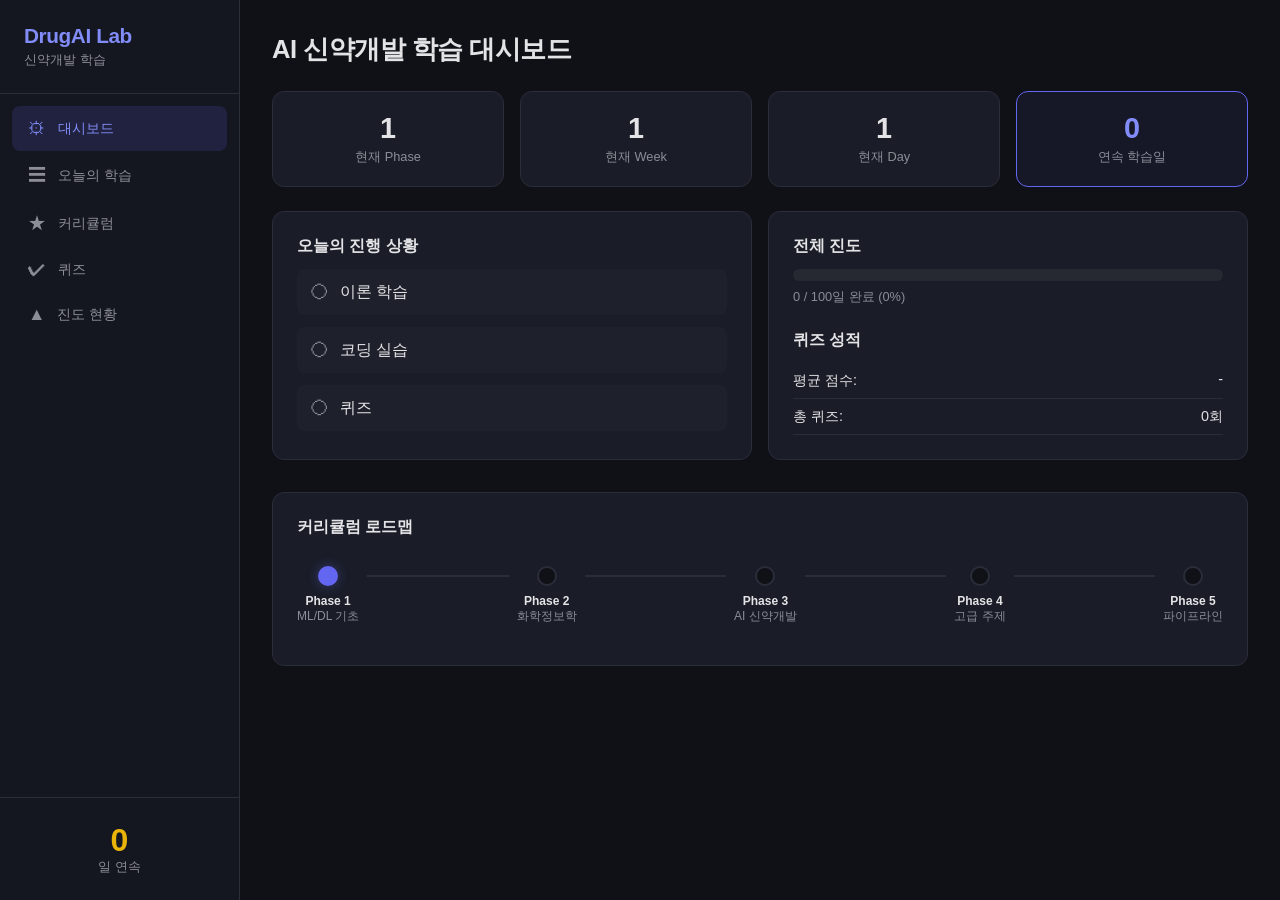
==== index.html @ 44ffb270 "GitHub Pages 호환 정적 사이트 구축 - 모바일에서 학습 가능 - build.py: 커리큘럼 YAML/MD를 정적 JSON으로 빌드 (100일 콘텐츠 + 퀴즈) - app" ====
<!DOCTYPE html>
<html lang="ko">
<head>
    <meta charset="UTF-8">
    <meta name="viewport" content="width=device-width, initial-scale=1.0">
    <title>AI 신약개발 학습 프로그램</title>
    <link rel="stylesheet" href="static/css/style.css">
    <meta name="apple-mobile-web-app-capable" content="yes">
    <meta name="mobile-web-app-capable" content="yes">
    <meta name="theme-color" content="#0f1117">
</head>
<body>
    <!-- Sidebar Navigation -->
    <nav class="sidebar">
        <div class="sidebar-header">
            <h2>DrugAI Lab</h2>
            <p class="subtitle">신약개발 학습</p>
        </div>
        <ul class="nav-menu">
            <li><button class="nav-btn active" data-view="dashboard" onclick="showView('dashboard')">
                <span class="icon">&#9881;</span> 대시보드
            </button></li>
            <li><button class="nav-btn" data-view="today" onclick="showView('today')">
                <span class="icon">&#9776;</span> 오늘의 학습
            </button></li>
            <li><button class="nav-btn" data-view="curriculum" onclick="showView('curriculum')">
                <span class="icon">&#9733;</span> 커리큘럼
            </button></li>
            <li><button class="nav-btn" data-view="quiz" onclick="showView('quiz')">
                <span class="icon">&#10004;</span> 퀴즈
            </button></li>
            <li><button class="nav-btn" data-view="progress" onclick="showView('progress')">
                <span class="icon">&#9650;</span> 진도 현황
            </button></li>
        </ul>
        <div class="streak-box">
            <div class="streak-number" id="sidebar-streak">0</div>
            <div class="streak-label">일 연속</div>
        </div>
    </nav>

    <!-- Main Content -->
    <main class="content">
        <!-- Dashboard View -->
        <section id="view-dashboard" class="view active">
            <h1>AI 신약개발 학습 대시보드</h1>
            <div class="stats-grid">
                <div class="stat-card">
                    <div class="stat-value" id="stat-phase">-</div>
                    <div class="stat-label">현재 Phase</div>
                </div>
                <div class="stat-card">
                    <div class="stat-value" id="stat-week">-</div>
                    <div class="stat-label">현재 Week</div>
                </div>
                <div class="stat-card">
                    <div class="stat-value" id="stat-day">-</div>
                    <div class="stat-label">현재 Day</div>
                </div>
                <div class="stat-card accent">
                    <div class="stat-value" id="stat-streak">0</div>
                    <div class="stat-label">연속 학습일</div>
                </div>
            </div>

            <div class="dashboard-grid">
                <div class="card">
                    <h3>오늘의 진행 상황</h3>
                    <div class="task-list" id="dashboard-tasks">
                        <div class="task-item" id="dash-theory">
                            <span class="task-status">&#9711;</span>
                            <span class="task-name">이론 학습</span>
                        </div>
                        <div class="task-item" id="dash-exercises">
                            <span class="task-status">&#9711;</span>
                            <span class="task-name">코딩 실습</span>
                        </div>
                        <div class="task-item" id="dash-quiz">
                            <span class="task-status">&#9711;</span>
                            <span class="task-name">퀴즈</span>
                        </div>
                    </div>
                </div>
                <div class="card">
                    <h3>전체 진도</h3>
                    <div class="progress-bar-container">
                        <div class="progress-bar" id="dashboard-progress" style="width: 0%"></div>
                    </div>
                    <p class="progress-text" id="dashboard-progress-text">0 / 100일 완료</p>

                    <h3 style="margin-top:1.5rem;">퀴즈 성적</h3>
                    <div class="stat-inline">
                        <span>평균 점수:</span>
                        <span id="stat-quiz-avg">-</span>
                    </div>
                    <div class="stat-inline">
                        <span>총 퀴즈:</span>
                        <span id="stat-quiz-total">0회</span>
                    </div>
                </div>
            </div>

            <div class="card">
                <h3>커리큘럼 로드맵</h3>
                <div class="roadmap">
                    <div class="roadmap-phase" id="roadmap-1">
                        <div class="roadmap-dot"></div>
                        <div class="roadmap-info">
                            <strong>Phase 1</strong>
                            <span>ML/DL 기초</span>
                        </div>
                    </div>
                    <div class="roadmap-line"></div>
                    <div class="roadmap-phase" id="roadmap-2">
                        <div class="roadmap-dot"></div>
                        <div class="roadmap-info">
                            <strong>Phase 2</strong>
                            <span>화학정보학</span>
                        </div>
                    </div>
                    <div class="roadmap-line"></div>
                    <div class="roadmap-phase" id="roadmap-3">
                        <div class="roadmap-dot"></div>
                        <div class="roadmap-info">
                            <strong>Phase 3</strong>
                            <span>AI 신약개발</span>
                        </div>
                    </div>
                    <div class="roadmap-line"></div>
                    <div class="roadmap-phase" id="roadmap-4">
                        <div class="roadmap-dot"></div>
                        <div class="roadmap-info">
                            <strong>Phase 4</strong>
                            <span>고급 주제</span>
                        </div>
                    </div>
                    <div class="roadmap-line"></div>
                    <div class="roadmap-phase" id="roadmap-5">
                        <div class="roadmap-dot"></div>
                        <div class="roadmap-info">
                            <strong>Phase 5</strong>
                            <span>파이프라인</span>
                        </div>
                    </div>
                </div>
            </div>
        </section>

        <!-- Today's Learning View -->
        <section id="view-today" class="view">
            <div class="view-header">
                <h1 id="today-title">오늘의 학습</h1>
                <div class="view-actions">
                    <button class="btn btn-outline" onclick="loadToday()">새로고침</button>
                </div>
            </div>
            <div class="today-meta" id="today-meta"></div>

            <div class="today-tasks">
                <div class="task-card" id="task-theory">
                    <div class="task-header">
                        <h3>이론 학습</h3>
                        <button class="btn btn-sm btn-complete" onclick="completeTask('theory')" id="btn-theory">완료</button>
                    </div>
                    <div class="task-body" id="theory-content">
                        <p>로딩 중...</p>
                    </div>
                </div>

                <div class="task-card" id="task-exercises">
                    <div class="task-header">
                        <h3>코딩 실습</h3>
                        <button class="btn btn-sm btn-complete" onclick="completeTask('exercises')" id="btn-exercises">완료</button>
                    </div>
                    <div class="task-body" id="exercises-content">
                        <p>로딩 중...</p>
                    </div>
                </div>

                <div class="task-card" id="task-quiz">
                    <div class="task-header">
                        <h3>퀴즈</h3>
                        <button class="btn btn-sm" onclick="showView('quiz')">퀴즈 풀기</button>
                    </div>
                    <div class="task-body">
                        <p>오늘의 학습 내용을 퀴즈로 확인하세요.</p>
                    </div>
                </div>
            </div>

            <div class="day-nav">
                <button class="btn btn-primary btn-lg" onclick="advanceDay()" id="btn-advance" disabled>
                    다음 학습으로 넘어가기 &rarr;
                </button>
            </div>
        </section>

        <!-- Curriculum View -->
        <section id="view-curriculum" class="view">
            <h1>커리큘럼</h1>
            <div id="curriculum-tree" class="curriculum-tree"></div>
        </section>

        <!-- Quiz View -->
        <section id="view-quiz" class="view">
            <div class="view-header">
                <h1>퀴즈</h1>
                <div class="quiz-info" id="quiz-info"></div>
            </div>
            <div id="quiz-container" class="quiz-container">
                <p>퀴즈를 불러오는 중...</p>
            </div>
            <div id="quiz-results" class="quiz-results" style="display:none;"></div>
        </section>

        <!-- Progress View -->
        <section id="view-progress" class="view">
            <h1>진도 현황</h1>
            <div class="stats-grid">
                <div class="stat-card">
                    <div class="stat-value" id="prog-completed">0</div>
                    <div class="stat-label">완료 일수</div>
                </div>
                <div class="stat-card">
                    <div class="stat-value" id="prog-total">100</div>
                    <div class="stat-label">전체 일수</div>
                </div>
                <div class="stat-card accent">
                    <div class="stat-value" id="prog-percent">0%</div>
                    <div class="stat-label">진행률</div>
                </div>
                <div class="stat-card">
                    <div class="stat-value" id="prog-streak">0</div>
                    <div class="stat-label">최장 연속</div>
                </div>
            </div>
            <div class="card">
                <h3>Phase별 진행 상황</h3>
                <div id="phase-progress-bars"></div>
            </div>
            <div class="card">
                <h3>퀴즈 이력</h3>
                <div id="quiz-history-list"></div>
            </div>
        </section>
    </main>

    <script src="static/js/app.js"></script>
</body>
</html>
---- static/css/style.css ----
/* === Reset & Base === */
* { margin: 0; padding: 0; box-sizing: border-box; }

:root {
    --bg: #0f1117;
    --bg-card: #1a1d27;
    --bg-sidebar: #141620;
    --text: #e4e4e7;
    --text-muted: #8b8d97;
    --accent: #6366f1;
    --accent-light: #818cf8;
    --green: #22c55e;
    --green-bg: rgba(34, 197, 94, 0.1);
    --yellow: #eab308;
    --yellow-bg: rgba(234, 179, 8, 0.1);
    --red: #ef4444;
    --border: #2a2d3a;
    --radius: 12px;
}

body {
    font-family: -apple-system, BlinkMacSystemFont, 'Segoe UI', Roboto, sans-serif;
    background: var(--bg);
    color: var(--text);
    display: flex;
    min-height: 100vh;
}

/* === Sidebar === */
.sidebar {
    width: 240px;
    background: var(--bg-sidebar);
    border-right: 1px solid var(--border);
    display: flex;
    flex-direction: column;
    position: fixed;
    height: 100vh;
    z-index: 10;
}

.sidebar-header {
    padding: 1.5rem;
    border-bottom: 1px solid var(--border);
}

.sidebar-header h2 {
    color: var(--accent-light);
    font-size: 1.3rem;
    letter-spacing: -0.02em;
}

.subtitle {
    color: var(--text-muted);
    font-size: 0.8rem;
    margin-top: 0.25rem;
}

.nav-menu {
    list-style: none;
    padding: 0.75rem;
    flex: 1;
}

.nav-btn {
    width: 100%;
    padding: 0.75rem 1rem;
    background: none;
    border: none;
    color: var(--text-muted);
    font-size: 0.9rem;
    text-align: left;
    border-radius: 8px;
    cursor: pointer;
    transition: all 0.2s;
    display: flex;
    align-items: center;
    gap: 0.75rem;
}

.nav-btn:hover { background: rgba(99, 102, 241, 0.1); color: var(--text); }
.nav-btn.active { background: rgba(99, 102, 241, 0.15); color: var(--accent-light); }

.icon { font-size: 1.1rem; }

.streak-box {
    padding: 1.5rem;
    border-top: 1px solid var(--border);
    text-align: center;
}

.streak-number {
    font-size: 2rem;
    font-weight: 700;
    color: var(--yellow);
}

.streak-label {
    color: var(--text-muted);
    font-size: 0.8rem;
}

/* === Main Content === */
.content {
    margin-left: 240px;
    flex: 1;
    padding: 2rem;
    max-width: 1100px;
}

.view { display: none; }
.view.active { display: block; }

h1 { font-size: 1.6rem; margin-bottom: 1.5rem; letter-spacing: -0.02em; }
h3 { font-size: 1rem; margin-bottom: 0.75rem; color: var(--text); }

/* === Cards === */
.card {
    background: var(--bg-card);
    border: 1px solid var(--border);
    border-radius: var(--radius);
    padding: 1.5rem;
    margin-bottom: 1rem;
}

/* === Stats Grid === */
.stats-grid {
    display: grid;
    grid-template-columns: repeat(4, 1fr);
    gap: 1rem;
    margin-bottom: 1.5rem;
}

.stat-card {
    background: var(--bg-card);
    border: 1px solid var(--border);
    border-radius: var(--radius);
    padding: 1.25rem;
    text-align: center;
}

.stat-card.accent {
    border-color: var(--accent);
    background: rgba(99, 102, 241, 0.08);
}

.stat-value {
    font-size: 1.8rem;
    font-weight: 700;
    color: var(--text);
}

.stat-card.accent .stat-value { color: var(--accent-light); }

.stat-label {
    font-size: 0.8rem;
    color: var(--text-muted);
    margin-top: 0.25rem;
}

.stat-inline {
    display: flex;
    justify-content: space-between;
    padding: 0.5rem 0;
    border-bottom: 1px solid var(--border);
    font-size: 0.9rem;
}

/* === Dashboard Grid === */
.dashboard-grid {
    display: grid;
    grid-template-columns: 1fr 1fr;
    gap: 1rem;
    margin-bottom: 1rem;
}

/* === Task List === */
.task-list { display: flex; flex-direction: column; gap: 0.75rem; }

.task-item {
    display: flex;
    align-items: center;
    gap: 0.75rem;
    padding: 0.75rem;
    border-radius: 8px;
    background: rgba(255,255,255,0.02);
}

.task-status { font-size: 1.2rem; color: var(--text-muted); }
.task-item.completed .task-status { color: var(--green); }
.task-item.completed .task-name { text-decoration: line-through; color: var(--text-muted); }

/* === Progress Bar === */
.progress-bar-container {
    background: rgba(255,255,255,0.05);
    border-radius: 999px;
    height: 12px;
    overflow: hidden;
    margin-bottom: 0.5rem;
}

.progress-bar {
    height: 100%;
    background: linear-gradient(90deg, var(--accent), var(--accent-light));
    border-radius: 999px;
    transition: width 0.5s ease;
}

.progress-text {
    font-size: 0.8rem;
    color: var(--text-muted);
}

/* === Roadmap === */
.roadmap {
    display: flex;
    align-items: center;
    gap: 0;
    padding: 1rem 0;
}

.roadmap-phase {
    display: flex;
    flex-direction: column;
    align-items: center;
    gap: 0.5rem;
    flex: 0 0 auto;
}

.roadmap-dot {
    width: 20px;
    height: 20px;
    border-radius: 50%;
    border: 2px solid var(--border);
    background: var(--bg);
}

.roadmap-phase.active .roadmap-dot {
    border-color: var(--accent);
    background: var(--accent);
    box-shadow: 0 0 12px rgba(99, 102, 241, 0.4);
}

.roadmap-phase.completed .roadmap-dot {
    border-color: var(--green);
    background: var(--green);
}

.roadmap-info {
    text-align: center;
    font-size: 0.75rem;
}

.roadmap-info strong { display: block; color: var(--text); }
.roadmap-info span { color: var(--text-muted); }

.roadmap-line {
    flex: 1;
    height: 2px;
    background: var(--border);
    margin: 0 0.5rem;
    margin-bottom: 2.5rem;
}

/* === Today View === */
.view-header {
    display: flex;
    justify-content: space-between;
    align-items: center;
    margin-bottom: 1.5rem;
}

.view-header h1 { margin-bottom: 0; }

.today-meta {
    display: flex;
    gap: 0.75rem;
    margin-bottom: 1.5rem;
}

.meta-tag {
    padding: 0.35rem 0.75rem;
    border-radius: 999px;
    font-size: 0.8rem;
    background: rgba(99, 102, 241, 0.1);
    color: var(--accent-light);
    border: 1px solid rgba(99, 102, 241, 0.2);
}

.today-tasks {
    display: flex;
    flex-direction: column;
    gap: 1rem;
}

.task-card {
    background: var(--bg-card);
    border: 1px solid var(--border);
    border-radius: var(--radius);
    overflow: hidden;
}

.task-card.completed { border-color: var(--green); opacity: 0.7; }

.task-header {
    display: flex;
    justify-content: space-between;
    align-items: center;
    padding: 1rem 1.5rem;
    border-bottom: 1px solid var(--border);
    background: rgba(255,255,255,0.02);
}

.task-header h3 { margin-bottom: 0; }

.task-body {
    padding: 1.5rem;
    font-size: 0.9rem;
    line-height: 1.7;
    color: var(--text-muted);
}

.task-body h1, .task-body h2, .task-body h3 { color: var(--text); margin: 1rem 0 0.5rem; }
.task-body h1 { font-size: 1.3rem; }
.task-body h2 { font-size: 1.1rem; }
.task-body h3 { font-size: 1rem; }
.task-body p { margin-bottom: 0.75rem; }
.task-body code { background: rgba(99, 102, 241, 0.15); padding: 0.15rem 0.4rem; border-radius: 4px; font-size: 0.85rem; }
.task-body pre { background: #0d0f16; border: 1px solid var(--border); border-radius: 8px; padding: 1rem; overflow-x: auto; margin: 0.75rem 0; }
.task-body pre code { background: none; padding: 0; }
.task-body ul, .task-body ol { margin-left: 1.5rem; margin-bottom: 0.75rem; }
.task-body li { margin-bottom: 0.25rem; }
.task-body table { width: 100%; border-collapse: collapse; margin: 0.75rem 0; }
.task-body th, .task-body td { padding: 0.5rem; border: 1px solid var(--border); text-align: left; font-size: 0.85rem; }
.task-body th { background: rgba(255,255,255,0.03); }

.day-nav {
    margin-top: 1.5rem;
    text-align: center;
}

/* === Buttons === */
.btn {
    padding: 0.5rem 1rem;
    border: none;
    border-radius: 8px;
    font-size: 0.85rem;
    cursor: pointer;
    transition: all 0.2s;
    font-weight: 500;
}

.btn-primary {
    background: var(--accent);
    color: white;
}

.btn-primary:hover { background: var(--accent-light); }
.btn-primary:disabled { opacity: 0.4; cursor: not-allowed; }

.btn-outline {
    background: none;
    border: 1px solid var(--border);
    color: var(--text);
}

.btn-outline:hover { border-color: var(--accent); color: var(--accent-light); }

.btn-sm { padding: 0.35rem 0.75rem; font-size: 0.8rem; }

.btn-complete {
    background: var(--green);
    color: white;
}

.btn-complete:hover { background: #16a34a; }
.btn-complete:disabled { background: var(--text-muted); cursor: not-allowed; }

.btn-lg {
    padding: 0.75rem 2rem;
    font-size: 1rem;
}

/* === Curriculum Tree === */
.curriculum-tree { display: flex; flex-direction: column; gap: 0.75rem; }

.phase-block {
    background: var(--bg-card);
    border: 1px solid var(--border);
    border-radius: var(--radius);
    overflow: hidden;
}

.phase-header {
    padding: 1rem 1.5rem;
    cursor: pointer;
    display: flex;
    justify-content: space-between;
    align-items: center;
    background: rgba(255,255,255,0.02);
    transition: background 0.2s;
}

.phase-header:hover { background: rgba(99, 102, 241, 0.05); }
.phase-header.active-phase { border-left: 3px solid var(--accent); }

.phase-title { font-weight: 600; }
.phase-desc { font-size: 0.8rem; color: var(--text-muted); }
.phase-toggle { color: var(--text-muted); transition: transform 0.2s; }
.phase-toggle.open { transform: rotate(90deg); }

.phase-content {
    display: none;
    padding: 0 1.5rem 1rem;
}

.phase-content.open { display: block; }

.week-block { margin-top: 0.75rem; }

.week-title {
    font-size: 0.9rem;
    font-weight: 600;
    color: var(--accent-light);
    margin-bottom: 0.5rem;
    padding: 0.5rem 0;
    border-bottom: 1px solid var(--border);
}

.day-list { display: flex; flex-direction: column; gap: 0.25rem; }

.day-item {
    padding: 0.5rem 0.75rem;
    border-radius: 6px;
    font-size: 0.85rem;
    color: var(--text-muted);
    cursor: pointer;
    transition: background 0.2s;
    display: flex;
    justify-content: space-between;
}

.day-item:hover { background: rgba(99, 102, 241, 0.08); color: var(--text); }
.day-item.current { background: rgba(99, 102, 241, 0.12); color: var(--accent-light); font-weight: 500; }

/* === Quiz === */
.quiz-container { display: flex; flex-direction: column; gap: 1rem; }

.quiz-question {
    background: var(--bg-card);
    border: 1px solid var(--border);
    border-radius: var(--radius);
    padding: 1.5rem;
}

.question-number {
    font-size: 0.75rem;
    color: var(--accent-light);
    text-transform: uppercase;
    letter-spacing: 0.05em;
    margin-bottom: 0.5rem;
}

.question-text {
    font-size: 1rem;
    margin-bottom: 1rem;
    line-height: 1.6;
}

.options { display: flex; flex-direction: column; gap: 0.5rem; }

.option-btn {
    width: 100%;
    text-align: left;
    padding: 0.75rem 1rem;
    background: rgba(255,255,255,0.03);
    border: 1px solid var(--border);
    border-radius: 8px;
    color: var(--text);
    cursor: pointer;
    transition: all 0.2s;
    font-size: 0.9rem;
}

.option-btn:hover { border-color: var(--accent); background: rgba(99, 102, 241, 0.08); }
.option-btn.selected { border-color: var(--accent); background: rgba(99, 102, 241, 0.15); }
.option-btn.correct { border-color: var(--green); background: var(--green-bg); }
.option-btn.wrong { border-color: var(--red); background: rgba(239, 68, 68, 0.1); }

.quiz-submit {
    text-align: center;
    margin-top: 1rem;
}

.quiz-results {
    background: var(--bg-card);
    border: 1px solid var(--border);
    border-radius: var(--radius);
    padding: 2rem;
    text-align: center;
}

.result-score {
    font-size: 3rem;
    font-weight: 700;
    color: var(--accent-light);
}

.result-label {
    color: var(--text-muted);
    margin-bottom: 1.5rem;
}

.explanation {
    margin-top: 0.75rem;
    padding: 0.75rem;
    background: rgba(99, 102, 241, 0.08);
    border-radius: 8px;
    font-size: 0.85rem;
    color: var(--text-muted);
    text-align: left;
}

/* === Progress View === */
.phase-progress {
    margin-bottom: 1rem;
}

.phase-progress-header {
    display: flex;
    justify-content: space-between;
    margin-bottom: 0.5rem;
    font-size: 0.9rem;
}

.quiz-history-item {
    display: flex;
    justify-content: space-between;
    padding: 0.75rem 0;
    border-bottom: 1px solid var(--border);
    font-size: 0.9rem;
}

/* === Toast === */
.toast {
    position: fixed;
    bottom: 2rem;
    right: 2rem;
    padding: 1rem 1.5rem;
    border-radius: var(--radius);
    background: var(--green);
    color: white;
    font-weight: 500;
    box-shadow: 0 4px 20px rgba(0,0,0,0.3);
    transform: translateY(100px);
    opacity: 0;
    transition: all 0.3s ease;
    z-index: 100;
}

.toast.show { transform: translateY(0); opacity: 1; }

/* === Responsive === */
@media (max-width: 768px) {
    .sidebar { width: 60px; }
    .sidebar-header h2, .subtitle, .nav-btn span:not(.icon), .streak-label { display: none; }
    .nav-btn { justify-content: center; padding: 0.75rem; }
    .content { margin-left: 60px; padding: 1rem; }
    .stats-grid { grid-template-columns: repeat(2, 1fr); }
    .dashboard-grid { grid-template-columns: 1fr; }
}
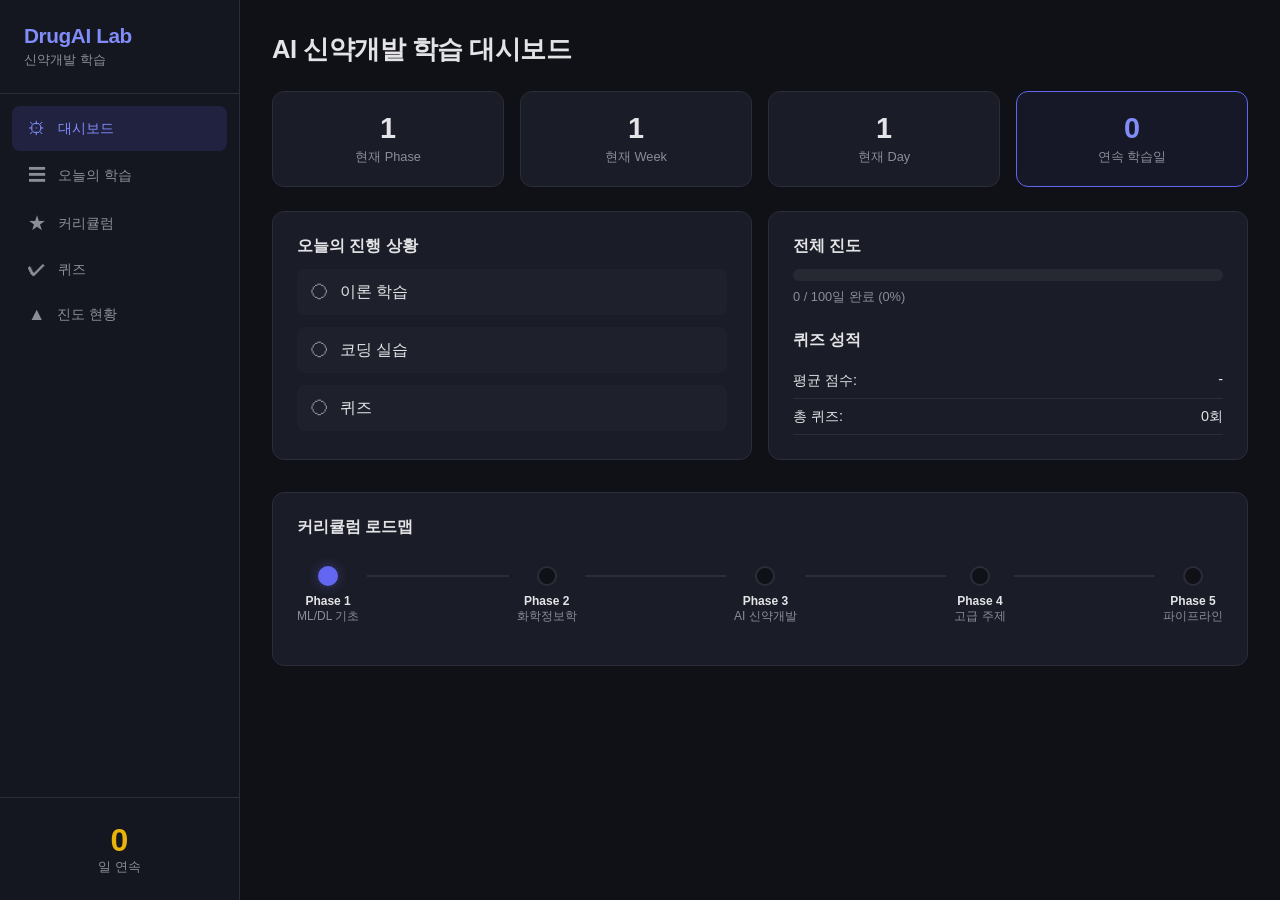
==== commit e08a6eb4: "GitHub Gist 기반 클라우드 자동 동기화 구현 - GitHub Personal Access Token으로 Gist 연결 (1회 설정) - 진도 변경 시 자동으로 Gist에 " ====
--- a/index.html
+++ b/index.html
@@ -242,6 +242,39 @@
                 <h3>퀴즈 이력</h3>
                 <div id="quiz-history-list"></div>
             </div>
+            <div class="card">
+                <h3>클라우드 동기화</h3>
+                <div id="gist-status" class="sync-status"></div>
+                <div id="gist-setup">
+                    <p style="color: var(--text-muted); font-size: 0.85rem; margin-bottom: 0.75rem;">
+                        GitHub 토큰을 입력하면 모든 기기에서 자동 동기화됩니다.
+                        <a href="https://github.com/settings/tokens/new?scopes=gist&amp;description=DrugAI+Lab"
+                           target="_blank" style="color: var(--accent-light);">토큰 생성</a> (gist 권한만 체크)
+                    </p>
+                    <div style="display: flex; gap: 0.5rem;">
+                        <input type="password" id="gist-token" class="sync-textarea"
+                               style="flex:1; height:auto; padding:0.5rem 0.75rem;"
+                               placeholder="ghp_xxxxxxxxxxxx">
+                        <button class="btn btn-primary" onclick="setupGist()">연결</button>
+                    </div>
+                </div>
+                <div id="gist-connected" style="display:none;">
+                    <div class="sync-buttons">
+                        <button class="btn btn-primary" onclick="manualSync()">지금 동기화</button>
+                        <button class="btn btn-outline" onclick="disconnectGist()">연결 해제</button>
+                    </div>
+                </div>
+            </div>
+            <div class="card">
+                <h3>수동 동기화</h3>
+                <div class="sync-buttons">
+                    <button class="btn btn-outline" onclick="shareProgress()">링크 공유</button>
+                    <button class="btn btn-outline" onclick="exportProgress()">내보내기</button>
+                    <button class="btn btn-outline" onclick="importProgress()">가져오기</button>
+                    <button class="btn btn-outline" style="color:var(--red);border-color:var(--red);" onclick="resetProgress()">초기화</button>
+                </div>
+                <textarea id="sync-data" class="sync-textarea" rows="2" placeholder="코드 내보내기/가져오기용..."></textarea>
+            </div>
         </section>
     </main>
 
--- a/static/css/style.css
+++ b/static/css/style.css
@@ -559,6 +559,38 @@
 
 .toast.show { transform: translateY(0); opacity: 1; }
 
+/* === Sync === */
+.sync-buttons {
+    display: flex;
+    gap: 0.5rem;
+    margin-bottom: 0.75rem;
+    flex-wrap: wrap;
+}
+
+.sync-status {
+    display: flex;
+    align-items: center;
+    gap: 0.5rem;
+}
+
+.sync-textarea, input.sync-textarea {
+    width: 100%;
+    background: #0d0f16;
+    color: var(--text);
+    border: 1px solid var(--border);
+    border-radius: 8px;
+    padding: 0.75rem;
+    font-family: monospace;
+    font-size: 0.75rem;
+    resize: vertical;
+    line-height: 1.4;
+}
+
+.sync-textarea:focus {
+    outline: none;
+    border-color: var(--accent);
+}
+
 /* === Responsive === */
 @media (max-width: 768px) {
     .sidebar { width: 60px; }
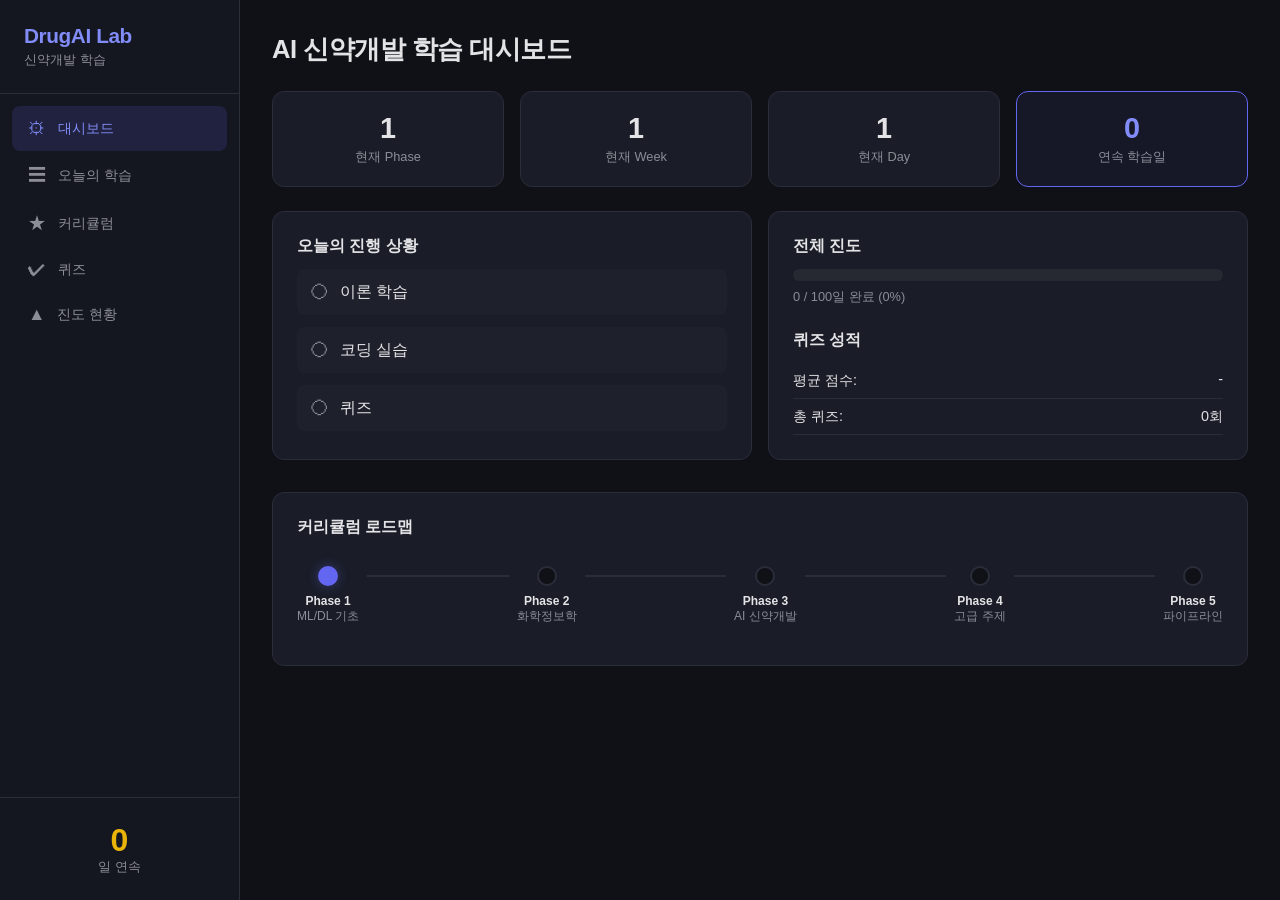
==== commit bb576d0b: "질문/피드백 기능 추가 — 학습 중 질문 → 루틴이 다음날 답변 - 오늘의 학습 뷰 하단에 질문/피드백 입력 UI 추가 - localStorage에 피드백 저장 (질문, 날짜, P" ====
--- a/index.html
+++ b/index.html
@@ -193,6 +193,21 @@
                     다음 학습으로 넘어가기 &rarr;
                 </button>
             </div>
+
+            <div class="card" style="margin-top: 1.5rem;">
+                <h3>질문 &amp; 피드백</h3>
+                <p style="color: var(--text-muted); font-size: 0.85rem; margin-bottom: 0.75rem;">
+                    이해가 안 되는 부분, 더 알고 싶은 것, 의견을 남기세요. 다음 학습 업데이트에 반영됩니다.
+                </p>
+                <div id="feedback-list"></div>
+                <div style="display: flex; gap: 0.5rem; margin-top: 0.75rem;">
+                    <input type="text" id="feedback-input" class="sync-textarea"
+                           style="flex:1; height:auto; padding:0.5rem 0.75rem;"
+                           placeholder="질문이나 피드백을 입력하세요..."
+                           onkeydown="if(event.key==='Enter')submitFeedback()">
+                    <button class="btn btn-primary" onclick="submitFeedback()">등록</button>
+                </div>
+            </div>
         </section>
 
         <!-- Curriculum View -->
--- a/static/css/style.css
+++ b/static/css/style.css
@@ -591,6 +591,52 @@
     border-color: var(--accent);
 }
 
+/* === Feedback === */
+.feedback-item {
+    padding: 0.75rem;
+    border-radius: 8px;
+    margin-bottom: 0.5rem;
+    font-size: 0.9rem;
+    background: rgba(255,255,255,0.02);
+    border-left: 3px solid var(--accent);
+}
+
+.feedback-item .fb-meta {
+    font-size: 0.75rem;
+    color: var(--text-muted);
+    margin-bottom: 0.25rem;
+}
+
+.feedback-item .fb-question {
+    color: var(--text);
+}
+
+.feedback-item .fb-answer {
+    margin-top: 0.5rem;
+    padding: 0.5rem 0.75rem;
+    background: rgba(34, 197, 94, 0.08);
+    border-radius: 6px;
+    border-left: 3px solid var(--green);
+    color: var(--text-muted);
+    font-size: 0.85rem;
+}
+
+.feedback-item.answered {
+    border-left-color: var(--green);
+}
+
+.feedback-item .fb-delete {
+    float: right;
+    background: none;
+    border: none;
+    color: var(--text-muted);
+    cursor: pointer;
+    font-size: 0.8rem;
+    padding: 0;
+}
+
+.feedback-item .fb-delete:hover { color: var(--red); }
+
 /* === Responsive === */
 @media (max-width: 768px) {
     .sidebar { width: 60px; }
